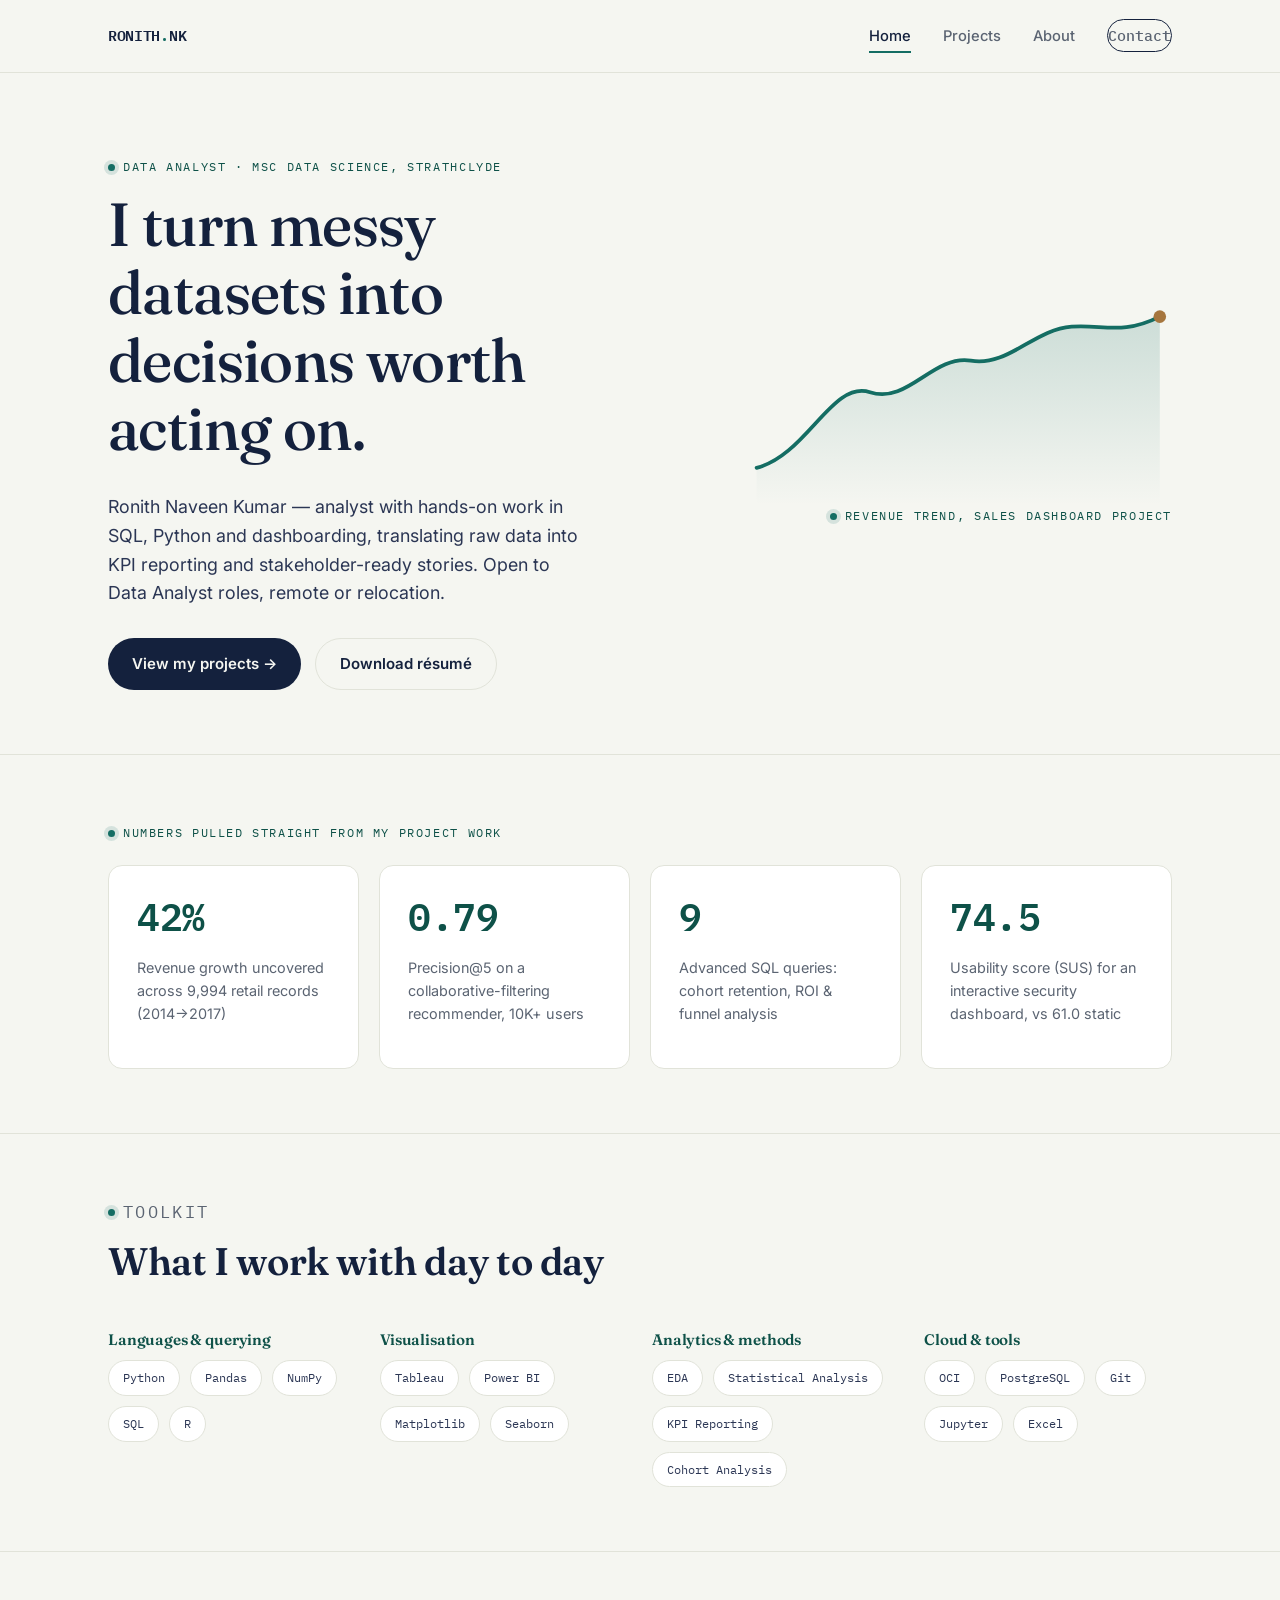
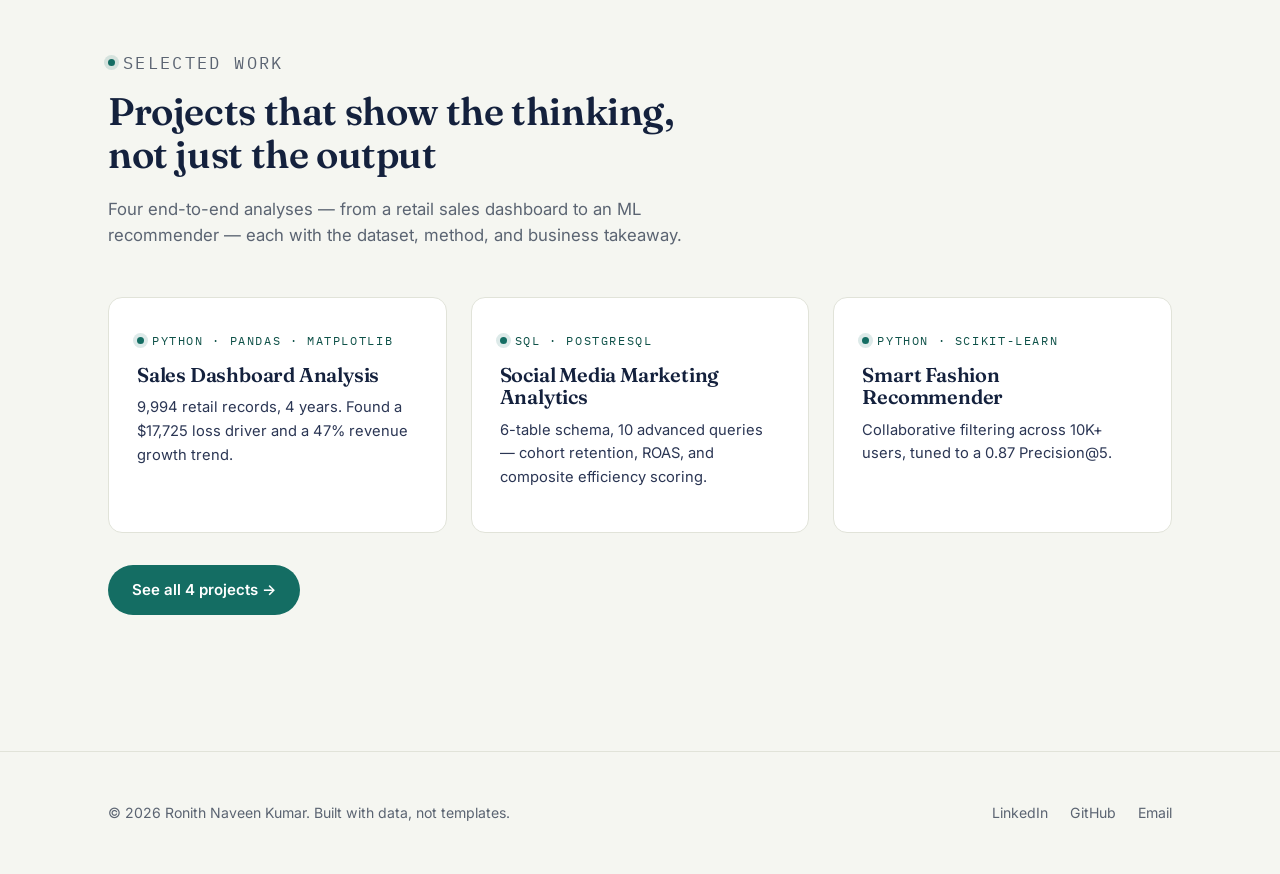
==== index.html @ 1f668e86 "Add files via upload" ====
<!DOCTYPE html>
<html lang="en">
<head>
<meta charset="UTF-8">
<meta name="viewport" content="width=device-width, initial-scale=1.0">
<title>Ronith Naveen Kumar — Data Analyst</title>
<meta name="description" content="Portfolio of Ronith Naveen Kumar, MSc Data Science graduate and Data Analyst — SQL, Python, Tableau & Power BI.">
<link rel="preconnect" href="https://fonts.googleapis.com">
<link href="https://fonts.googleapis.com/css2?family=Fraunces:opsz,wght@9..144,400;9..144,500;9..144,600&family=Inter:wght@400;500;600;700&family=IBM+Plex+Mono:wght@400;500;600&display=swap" rel="stylesheet">
<link rel="stylesheet" href="style.css">
</head>
<body>

<nav class="site-nav">
  <div class="wrap">
    <a href="index.html" class="nav-mark">RONITH<span>.</span>NK</a>
    <ul class="nav-links">
      <li><a href="index.html" class="active">Home</a></li>
      <li><a href="projects.html">Projects</a></li>
      <li><a href="about.html">About</a></li>
      <li><a href="contact.html" class="nav-cta">Contact</a></li>
    </ul>
    <button class="nav-toggle" aria-label="Toggle menu">☰</button>
  </div>
</nav>

<!-- ============ HERO ============ -->
<header class="section-tight" style="padding-top: 80px; position: relative; overflow: hidden;">
  <div class="wrap" style="display: grid; grid-template-columns: 1.15fr 0.85fr; gap: 56px; align-items: center;">
    <div class="reveal">
      <p class="eyebrow">Data Analyst · MSc Data Science, Strathclyde</p>
      <h1>I turn messy<br>datasets into<br>decisions worth<br>acting on.</h1>
      <p style="font-size: 1.12rem; max-width: 480px; margin-top: 20px;">
        Ronith Naveen Kumar — analyst with hands-on work in SQL, Python and dashboarding,
        translating raw data into KPI reporting and stakeholder-ready stories.
        Open to Data Analyst roles, remote or relocation.
      </p>
      <div style="display: flex; gap: 14px; margin-top: 30px; flex-wrap: wrap;">
        <a href="projects.html" class="btn btn-primary">View my projects →</a>
        <a href="Ronith_Naveen_Kumar_Resume.pdf" class="btn btn-outline" download>Download résumé</a>
      </div>
    </div>

    <div class="reveal reveal-delay-2" style="position: relative;">
      <svg class="hero-spark" viewBox="0 0 340 160" width="100%" style="overflow: visible;">
        <defs>
          <linearGradient id="sparkFade" x1="0" y1="0" x2="0" y2="1">
            <stop offset="0%" stop-color="#146D63" stop-opacity="0.18"/>
            <stop offset="100%" stop-color="#146D63" stop-opacity="0"/>
          </linearGradient>
        </defs>
        <path d="M10,130 C50,120 70,60 100,70 C130,80 150,40 180,45 C210,50 230,20 260,18 C285,16 300,25 330,10"
              fill="none" stroke="#146D63" stroke-width="3" stroke-linecap="round"/>
        <path d="M10,130 C50,120 70,60 100,70 C130,80 150,40 180,45 C210,50 230,20 260,18 C285,16 300,25 330,10 L330,160 L10,160 Z"
              fill="url(#sparkFade)" stroke="none"/>
        <circle cx="330" cy="10" r="5" fill="#A6763E"/>
      </svg>
      <p class="eyebrow" style="margin-top: -6px; justify-content: flex-end; display: flex;">Revenue trend, Sales Dashboard project</p>
    </div>
  </div>
</header>

<hr class="divider">

<!-- ============ KPI TICKER ============ -->
<section class="section-tight">
  <div class="wrap">
    <div class="reveal">
      <p class="eyebrow">Numbers pulled straight from my project work</p>
    </div>
    <div style="display: grid; grid-template-columns: repeat(4, 1fr); gap: 20px; margin-top: 8px;">

      <div class="card reveal reveal-delay-1">
        <h2 style="font-family: var(--font-mono); font-size: 2.4rem; color: var(--teal-dark);">
          <span data-count-to="47" data-suffix="%">0%</span>
        </h2>
        <p style="font-size: 0.9rem; color: var(--muted);">Revenue growth uncovered across 9,994 retail records (2014→2017)</p>
      </div>

      <div class="card reveal reveal-delay-2">
        <h2 style="font-family: var(--font-mono); font-size: 2.4rem; color: var(--teal-dark);">
          <span data-count-to="0.87" data-decimals="2">0.00</span>
        </h2>
        <p style="font-size: 0.9rem; color: var(--muted);">Precision@5 on a collaborative-filtering recommender, 10K+ users</p>
      </div>

      <div class="card reveal reveal-delay-3">
        <h2 style="font-family: var(--font-mono); font-size: 2.4rem; color: var(--teal-dark);">
          <span data-count-to="10">0</span>
        </h2>
        <p style="font-size: 0.9rem; color: var(--muted);">Advanced SQL queries: cohort retention, ROI &amp; funnel analysis</p>
      </div>

      <div class="card reveal reveal-delay-4">
        <h2 style="font-family: var(--font-mono); font-size: 2.4rem; color: var(--teal-dark);">
          <span data-count-to="82.5" data-decimals="1">0.0</span>
        </h2>
        <p style="font-size: 0.9rem; color: var(--muted);">Usability score (SUS) for an interactive security dashboard, vs 61.0 static</p>
      </div>

    </div>
  </div>
</section>

<hr class="divider">

<!-- ============ SKILLS STRIP ============ -->
<section class="section-tight">
  <div class="wrap">
    <div class="section-head reveal">
      <p class="eyebrow">Toolkit</p>
      <h2>What I work with day to day</h2>
    </div>
    <div class="reveal" style="display: grid; grid-template-columns: repeat(4, 1fr); gap: 24px;">
      <div>
        <h3 style="font-size: 0.95rem; color: var(--teal-dark); margin-bottom: 12px;">Languages &amp; querying</h3>
        <div class="chip-row">
          <span class="chip">Python</span><span class="chip">Pandas</span><span class="chip">NumPy</span>
          <span class="chip">SQL</span><span class="chip">R</span>
        </div>
      </div>
      <div>
        <h3 style="font-size: 0.95rem; color: var(--teal-dark); margin-bottom: 12px;">Visualisation</h3>
        <div class="chip-row">
          <span class="chip">Tableau</span><span class="chip">Power BI</span>
          <span class="chip">Matplotlib</span><span class="chip">Seaborn</span>
        </div>
      </div>
      <div>
        <h3 style="font-size: 0.95rem; color: var(--teal-dark); margin-bottom: 12px;">Analytics &amp; methods</h3>
        <div class="chip-row">
          <span class="chip">EDA</span><span class="chip">Statistical Analysis</span>
          <span class="chip">KPI Reporting</span><span class="chip">Cohort Analysis</span>
        </div>
      </div>
      <div>
        <h3 style="font-size: 0.95rem; color: var(--teal-dark); margin-bottom: 12px;">Cloud &amp; tools</h3>
        <div class="chip-row">
          <span class="chip">OCI</span><span class="chip">PostgreSQL</span>
          <span class="chip">Git</span><span class="chip">Jupyter</span><span class="chip">Excel</span>
        </div>
      </div>
    </div>
  </div>
</section>

<hr class="divider">

<!-- ============ FEATURED PROJECTS ============ -->
<section>
  <div class="wrap">
    <div class="section-head reveal">
      <p class="eyebrow">Selected work</p>
      <h2>Projects that show the thinking, not just the output</h2>
      <p>Four end-to-end analyses — from a retail sales dashboard to an ML recommender — each with the dataset, method, and business takeaway.</p>
    </div>

    <div style="display: grid; grid-template-columns: repeat(3, 1fr); gap: 24px;">

      <a href="projects.html#sales-dashboard" class="card reveal reveal-delay-1" style="display: block;">
        <p class="eyebrow">Python · Pandas · Matplotlib</p>
        <h3>Sales Dashboard Analysis</h3>
        <p style="font-size: 0.92rem;">9,994 retail records, 4 years. Found a $17,725 loss driver and a 47% revenue growth trend.</p>
      </a>

      <a href="projects.html#sql-analytics" class="card reveal reveal-delay-2" style="display: block;">
        <p class="eyebrow">SQL · PostgreSQL</p>
        <h3>Social Media Marketing Analytics</h3>
        <p style="font-size: 0.92rem;">6-table schema, 10 advanced queries — cohort retention, ROAS, and composite efficiency scoring.</p>
      </a>

      <a href="projects.html#fashion-recommender" class="card reveal reveal-delay-3" style="display: block;">
        <p class="eyebrow">Python · Scikit-learn</p>
        <h3>Smart Fashion Recommender</h3>
        <p style="font-size: 0.92rem;">Collaborative filtering across 10K+ users, tuned to a 0.87 Precision@5.</p>
      </a>

    </div>

    <div class="reveal" style="margin-top: 32px;">
      <a href="projects.html" class="btn btn-teal">See all 4 projects →</a>
    </div>
  </div>
</section>

<footer>
  <div class="wrap">
    <p>© 2026 Ronith Naveen Kumar. Built with data, not templates.</p>
    <ul class="footer-links">
      <li><a href="https://www.linkedin.com/in/ronithn/" target="_blank" rel="noopener">LinkedIn</a></li>
      <li><a href="https://github.com/Ronith13" target="_blank" rel="noopener">GitHub</a></li>
      <li><a href="mailto:ronith2001@gmail.com">Email</a></li>
    </ul>
  </div>
</footer>

<script src="script.js"></script>
</body>
</html>
---- style.css ----
/* ===================================================================
   Ronith Naveen Kumar — Data Analyst Portfolio
   Design tokens
=================================================================== */
:root {
  /* Color */
  --bg:        #F5F6F1;
  --bg-alt:    #ECEEE6;
  --surface:   #FFFFFF;
  --ink:       #14213D;
  --ink-soft:  #2B3654;
  --muted:     #5B6472;
  --border:    #E1E3D9;
  --teal:      #146D63;
  --teal-dark: #0E5148;
  --teal-glow: rgba(20, 109, 99, 0.14);
  --ochre:     #A6763E;
  --ochre-glow:rgba(166, 118, 62, 0.14);

  /* Type */
  --font-display: 'Fraunces', 'Iowan Old Style', Georgia, serif;
  --font-body: 'Inter', -apple-system, BlinkMacSystemFont, 'Segoe UI', sans-serif;
  --font-mono: 'IBM Plex Mono', 'SF Mono', Menlo, monospace;

  /* Layout */
  --max-w: 1120px;
  --radius: 14px;
}

* { box-sizing: border-box; }
html { scroll-behavior: smooth; }

@media (prefers-reduced-motion: reduce) {
  html { scroll-behavior: auto; }
  * { animation-duration: 0.01ms !important; animation-iteration-count: 1 !important; transition-duration: 0.01ms !important; }
}

body {
  margin: 0;
  background: var(--bg);
  color: var(--ink);
  font-family: var(--font-body);
  font-size: 16px;
  line-height: 1.6;
  -webkit-font-smoothing: antialiased;
}

img { max-width: 100%; display: block; }

a { color: inherit; text-decoration: none; }

h1, h2, h3, h4 {
  font-family: var(--font-display);
  font-weight: 600;
  line-height: 1.12;
  margin: 0 0 0.5em;
  letter-spacing: -0.01em;
}

h1 { font-size: clamp(2.4rem, 5vw, 3.8rem); font-weight: 500; }
h2 { font-size: clamp(1.7rem, 3vw, 2.4rem); }
h3 { font-size: 1.25rem; }

p { margin: 0 0 1em; color: var(--ink-soft); }

.eyebrow {
  font-family: var(--font-mono);
  font-size: 0.72rem;
  letter-spacing: 0.14em;
  text-transform: uppercase;
  color: var(--teal-dark);
  display: inline-flex;
  align-items: center;
  gap: 8px;
  margin-bottom: 14px;
}
.eyebrow::before {
  content: '';
  width: 7px;
  height: 7px;
  border-radius: 50%;
  background: var(--teal);
  box-shadow: 0 0 0 4px var(--teal-glow);
}

.wrap {
  max-width: var(--max-w);
  margin: 0 auto;
  padding: 0 28px;
}

/* ---------------- Nav ---------------- */
.site-nav {
  position: sticky;
  top: 0;
  z-index: 50;
  background: rgba(245, 246, 241, 0.86);
  backdrop-filter: blur(10px);
  border-bottom: 1px solid var(--border);
}
.site-nav .wrap {
  display: flex;
  align-items: center;
  justify-content: space-between;
  height: 72px;
}
.nav-mark {
  font-family: var(--font-mono);
  font-size: 0.95rem;
  font-weight: 600;
  color: var(--ink);
  letter-spacing: -0.02em;
}
.nav-mark span { color: var(--teal); }

.nav-links {
  display: flex;
  align-items: center;
  gap: 32px;
  list-style: none;
  margin: 0;
  padding: 0;
}
.nav-links a {
  position: relative;
  font-size: 0.92rem;
  font-weight: 500;
  color: var(--muted);
  padding: 6px 0;
  transition: color 0.2s ease;
}
.nav-links a::after {
  content: '';
  position: absolute;
  left: 0; bottom: -2px;
  width: 0%;
  height: 2px;
  background: var(--teal);
  transition: width 0.25s ease;
}
.nav-links a:hover { color: var(--ink); }
.nav-links a:hover::after { width: 100%; }
.nav-links a.active { color: var(--ink); }
.nav-links a.active::after { width: 100%; }

.nav-cta {
  font-family: var(--font-mono);
  font-size: 0.8rem;
  padding: 9px 16px;
  border: 1px solid var(--ink);
  border-radius: 100px;
  transition: background 0.2s ease, color 0.2s ease;
}
.nav-cta:hover { background: var(--ink); color: var(--bg); }

.nav-toggle { display: none; }

@media (max-width: 780px) {
  .nav-links { display: none; }
  .nav-toggle {
    display: inline-flex;
    background: none; border: 1px solid var(--border);
    border-radius: 8px; padding: 8px 10px; cursor: pointer;
  }
  .nav-links.open {
    display: flex;
    flex-direction: column;
    position: absolute;
    top: 72px; left: 0; right: 0;
    background: var(--bg);
    border-bottom: 1px solid var(--border);
    padding: 18px 28px 24px;
    gap: 18px;
  }
}

/* ---------------- Buttons ---------------- */
.btn {
  display: inline-flex;
  align-items: center;
  gap: 8px;
  font-family: var(--font-body);
  font-weight: 600;
  font-size: 0.94rem;
  padding: 13px 24px;
  border-radius: 100px;
  transition: transform 0.2s ease, box-shadow 0.2s ease, background 0.2s ease;
  cursor: pointer;
  border: none;
}
.btn-primary { background: var(--ink); color: var(--bg); }
.btn-primary:hover { transform: translateY(-2px); box-shadow: 0 10px 24px rgba(20,33,61,0.22); }
.btn-outline { background: transparent; color: var(--ink); border: 1.5px solid var(--border); }
.btn-outline:hover { border-color: var(--ink); transform: translateY(-2px); }
.btn-teal { background: var(--teal); color: #fff; }
.btn-teal:hover { background: var(--teal-dark); transform: translateY(-2px); box-shadow: 0 10px 24px var(--teal-glow); }

/* ---------------- Reveal animation ---------------- */
.reveal {
  opacity: 0;
  transform: translateY(22px);
  transition: opacity 0.7s cubic-bezier(.2,.7,.2,1), transform 0.7s cubic-bezier(.2,.7,.2,1);
}
.reveal.in-view { opacity: 1; transform: translateY(0); }
.reveal-delay-1 { transition-delay: 0.08s; }
.reveal-delay-2 { transition-delay: 0.16s; }
.reveal-delay-3 { transition-delay: 0.24s; }
.reveal-delay-4 { transition-delay: 0.32s; }

/* ---------------- Sections ---------------- */
section { padding: 96px 0; }
.section-tight { padding: 64px 0; }
.section-head { max-width: 620px; margin-bottom: 48px; }
.section-head p { color: var(--muted); font-size: 1.05rem; }

.divider {
  border: none;
  height: 1px;
  background: var(--border);
  margin: 0;
}

/* ---------------- Cards ---------------- */
.card {
  background: var(--surface);
  border: 1px solid var(--border);
  border-radius: var(--radius);
  padding: 28px;
  transition: transform 0.28s ease, box-shadow 0.28s ease, border-color 0.28s ease;
}
.card:hover {
  transform: translateY(-4px);
  box-shadow: 0 20px 40px rgba(20, 33, 61, 0.08);
  border-color: #d3d6ca;
}

/* ---------------- Footer ---------------- */
footer {
  border-top: 1px solid var(--border);
  padding: 48px 0;
  margin-top: 40px;
}
footer .wrap {
  display: flex;
  justify-content: space-between;
  align-items: center;
  flex-wrap: wrap;
  gap: 16px;
}
footer p { margin: 0; color: var(--muted); font-size: 0.88rem; }
.footer-links { display: flex; gap: 22px; list-style: none; padding: 0; margin: 0; }
.footer-links a { color: var(--muted); font-size: 0.88rem; transition: color 0.2s ease; }
.footer-links a:hover { color: var(--teal-dark); }

/* ---------------- Page hero (sub-pages) ---------------- */
.page-hero {
  padding: 64px 0 40px;
  border-bottom: 1px solid var(--border);
}
.page-hero .eyebrow { margin-bottom: 18px; }
.page-hero p { max-width: 600px; font-size: 1.08rem; }

/* ---------------- Chips ---------------- */
.chip-row { display: flex; flex-wrap: wrap; gap: 10px; }
.chip {
  font-family: var(--font-mono);
  font-size: 0.78rem;
  padding: 7px 14px;
  border-radius: 100px;
  border: 1px solid var(--border);
  background: var(--surface);
  color: var(--ink-soft);
}

/* ---------------- Responsive ---------------- */
/* Inline grid-template-columns are collapsed via attribute selectors so this
   works regardless of which element/class the grid lives on. */
@media (max-width: 900px) {
  [style*="grid-template-columns: 1.15fr"],
  [style*="grid-template-columns: 1fr 1fr"] {
    grid-template-columns: 1fr !important;
  }
  [style*="repeat(4, 1fr)"] {
    grid-template-columns: repeat(2, 1fr) !important;
  }
  [style*="repeat(3, 1fr)"] {
    grid-template-columns: 1fr !important;
  }
  [style*="repeat(2, 1fr)"] {
    grid-template-columns: 1fr !important;
  }
  h1 { font-size: clamp(2rem, 8vw, 2.8rem) !important; }
}

@media (max-width: 560px) {
  [style*="repeat(4, 1fr)"] {
    grid-template-columns: 1fr !important;
  }
  section, .section-tight { padding-top: 56px !important; padding-bottom: 56px !important; }
}
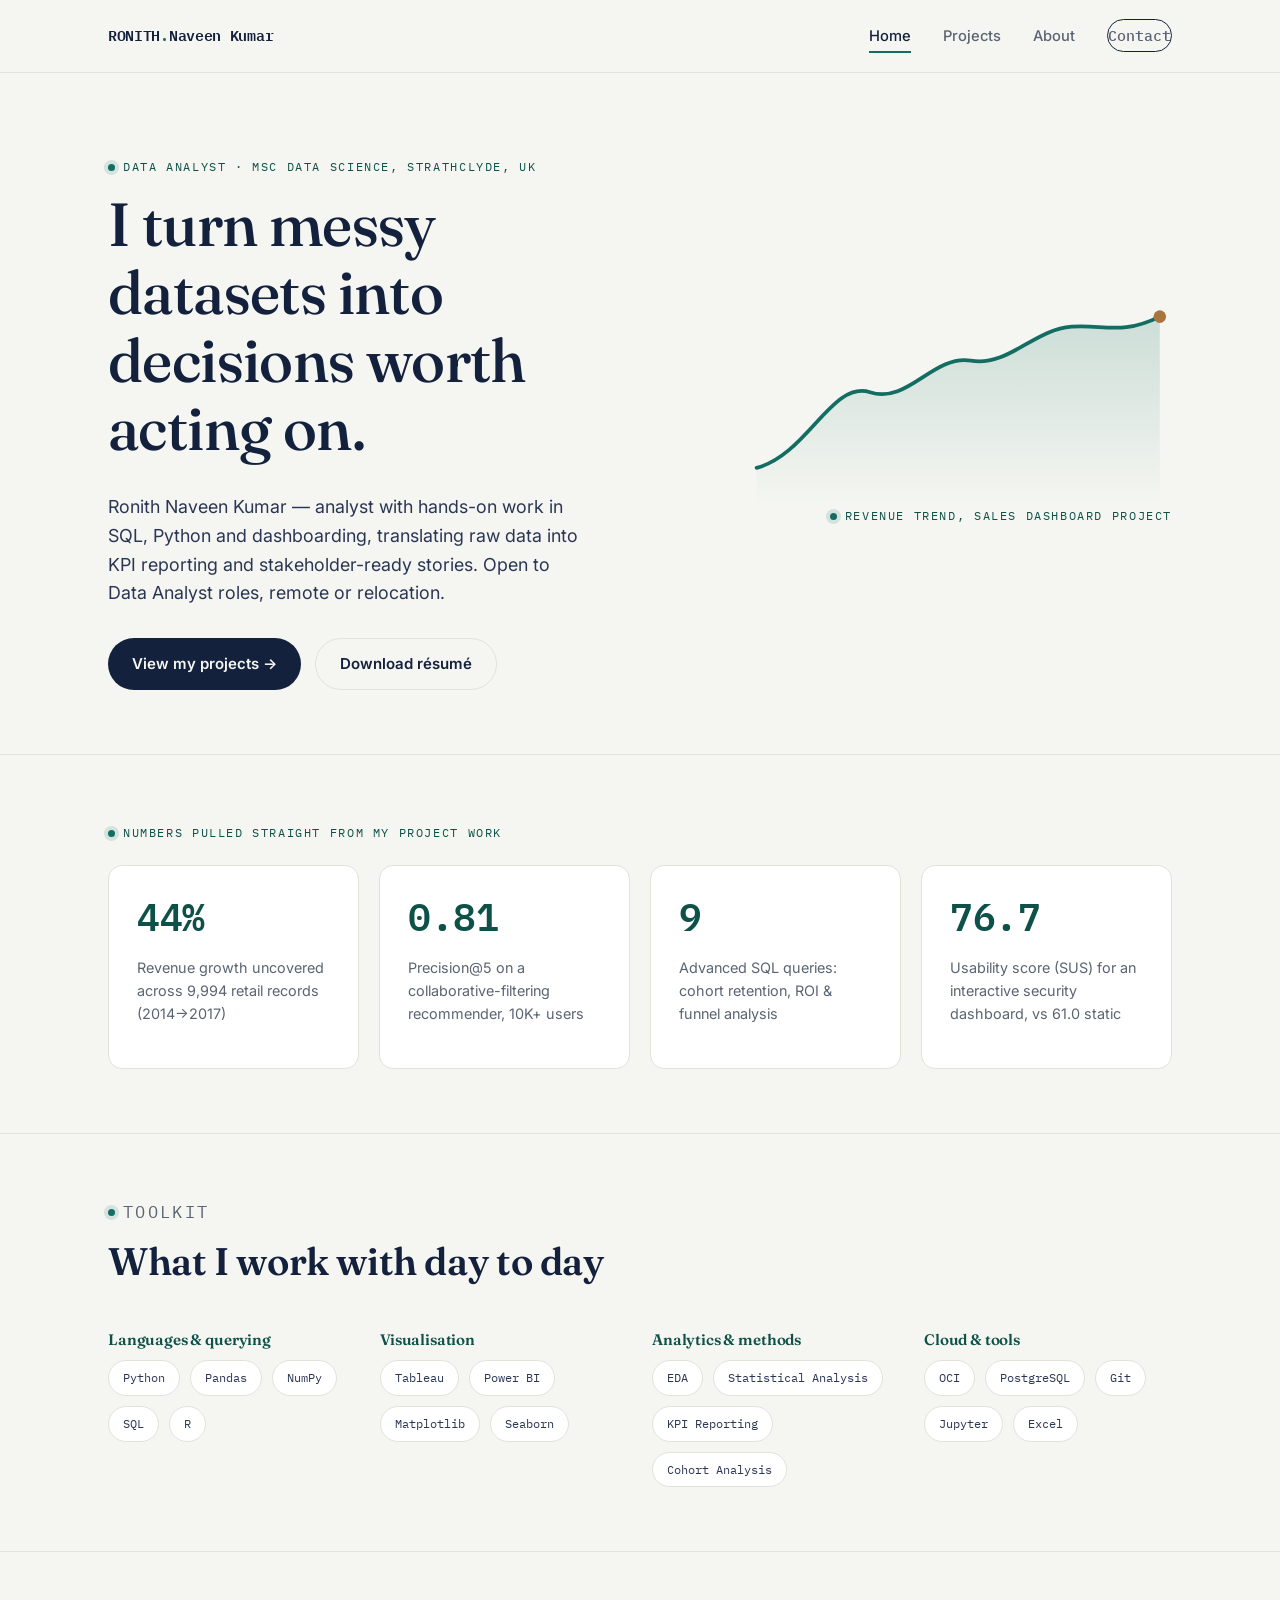
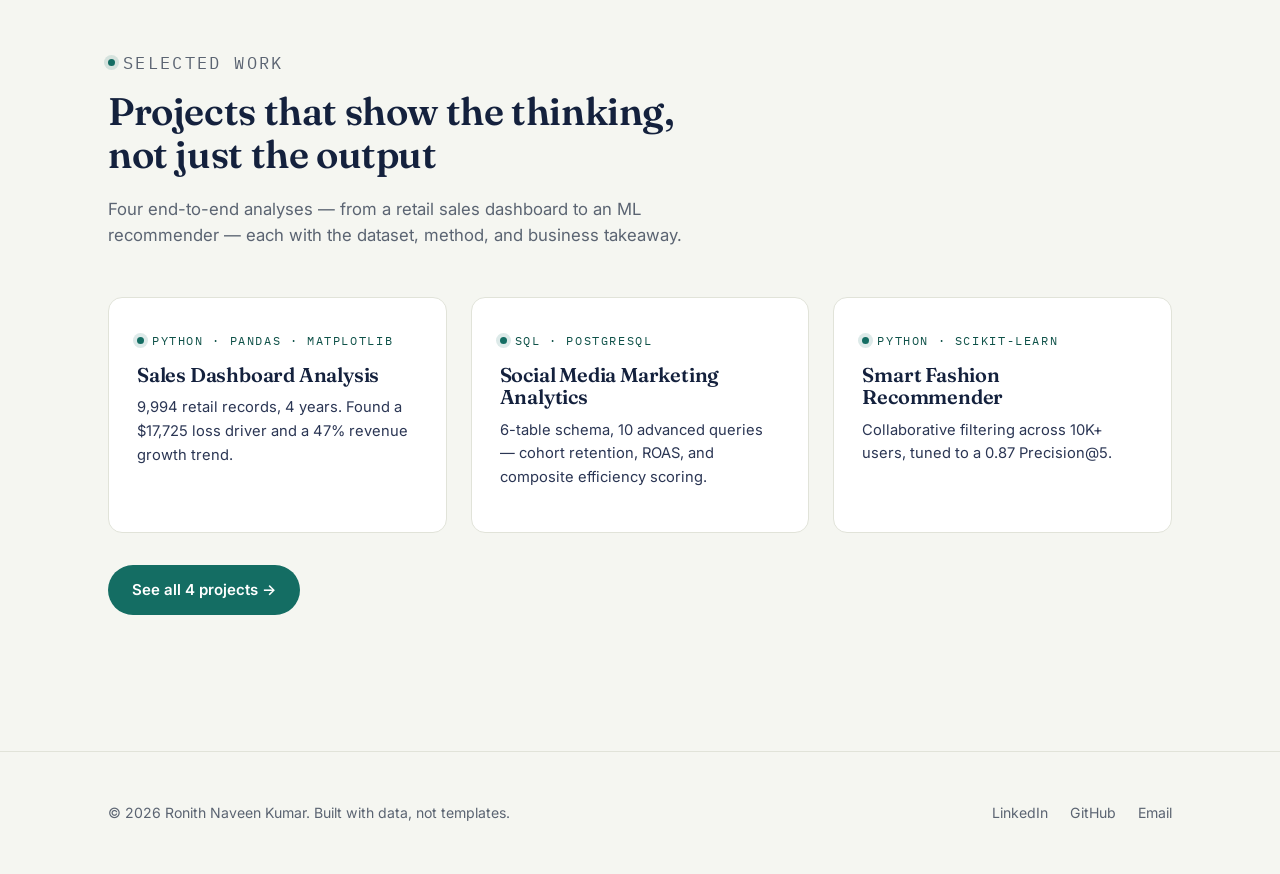
==== commit 34c0ae0f: "Update navigation and header information in index.html Updated the navigation link and added locatio" ====
--- a/index.html
+++ b/index.html
@@ -13,7 +13,7 @@
 
 <nav class="site-nav">
   <div class="wrap">
-    <a href="index.html" class="nav-mark">RONITH<span>.</span>NK</a>
+    <a href="index.html" class="nav-mark">RONITH<span>.</span>Naveen Kumar</a>
     <ul class="nav-links">
       <li><a href="index.html" class="active">Home</a></li>
       <li><a href="projects.html">Projects</a></li>
@@ -28,7 +28,7 @@
 <header class="section-tight" style="padding-top: 80px; position: relative; overflow: hidden;">
   <div class="wrap" style="display: grid; grid-template-columns: 1.15fr 0.85fr; gap: 56px; align-items: center;">
     <div class="reveal">
-      <p class="eyebrow">Data Analyst · MSc Data Science, Strathclyde</p>
+      <p class="eyebrow">Data Analyst · MSc Data Science, Strathclyde, UK</p>
       <h1>I turn messy<br>datasets into<br>decisions worth<br>acting on.</h1>
       <p style="font-size: 1.12rem; max-width: 480px; margin-top: 20px;">
         Ronith Naveen Kumar — analyst with hands-on work in SQL, Python and dashboarding,
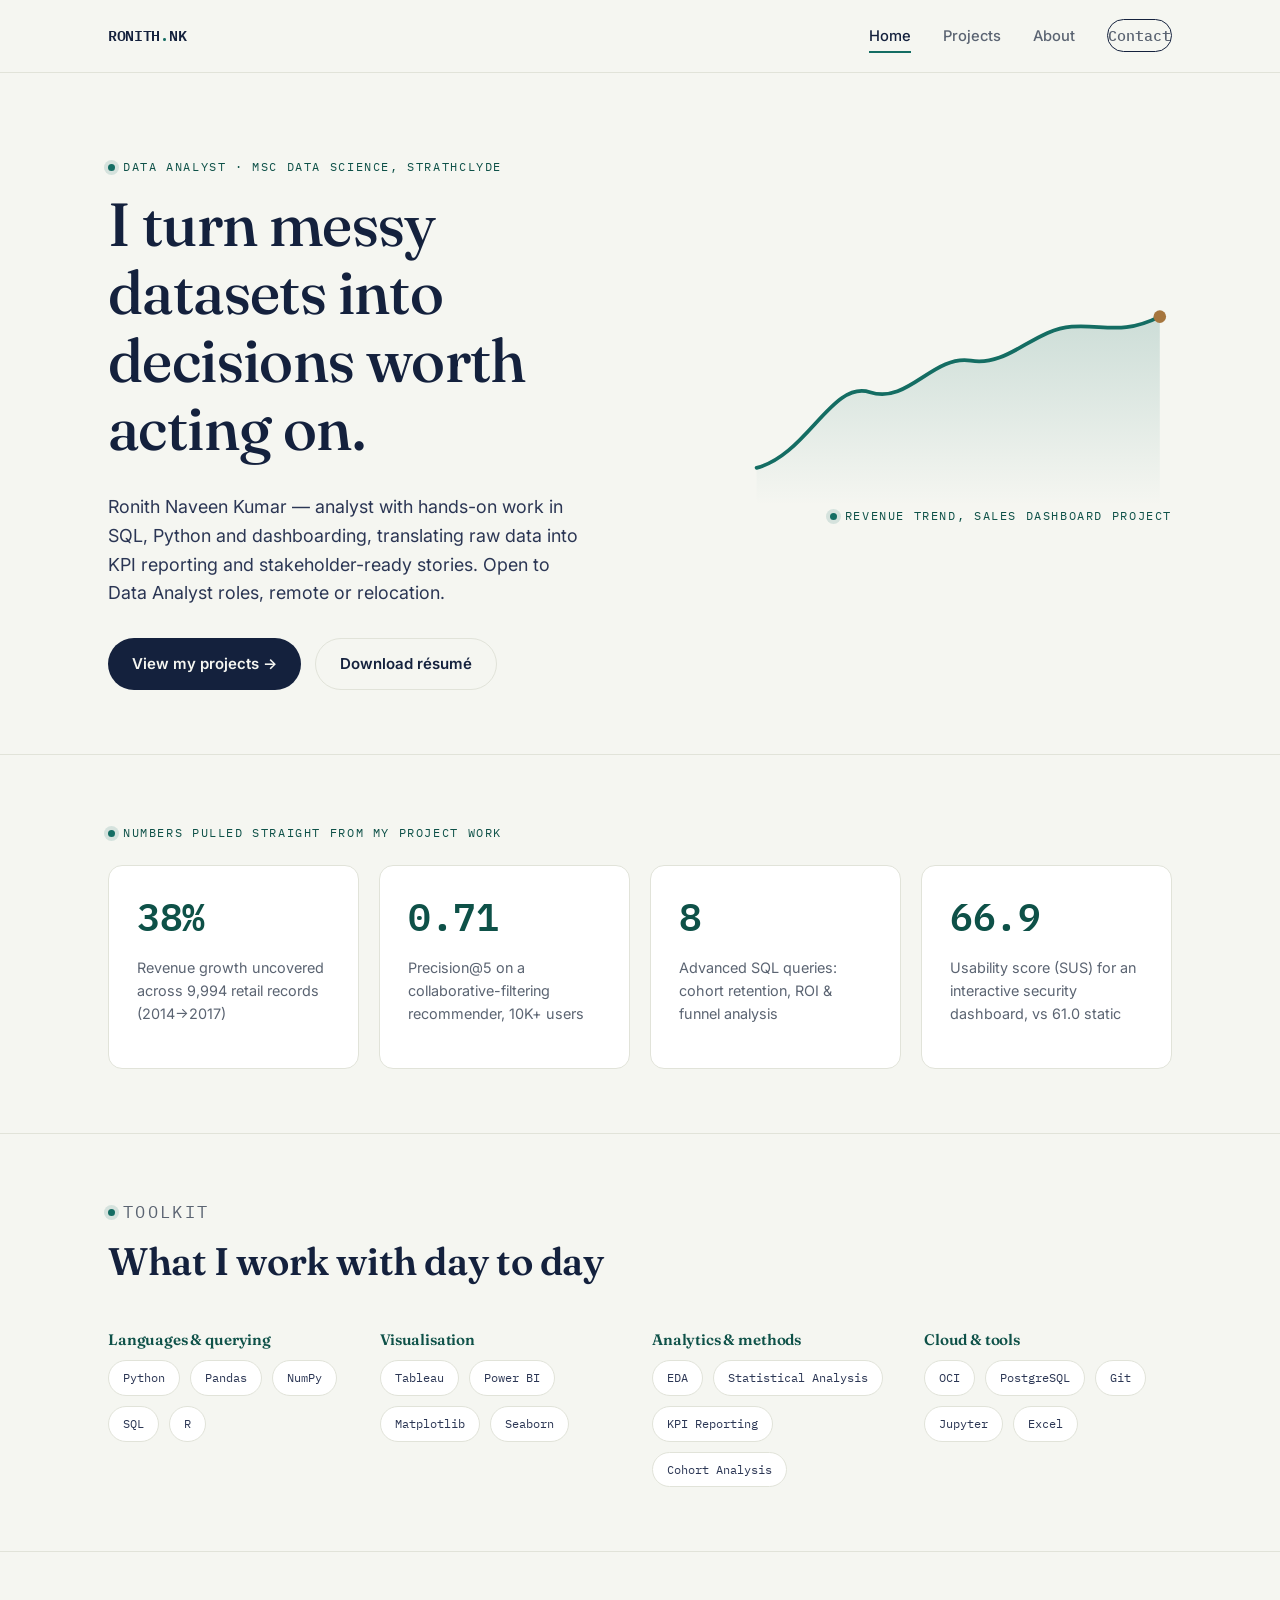
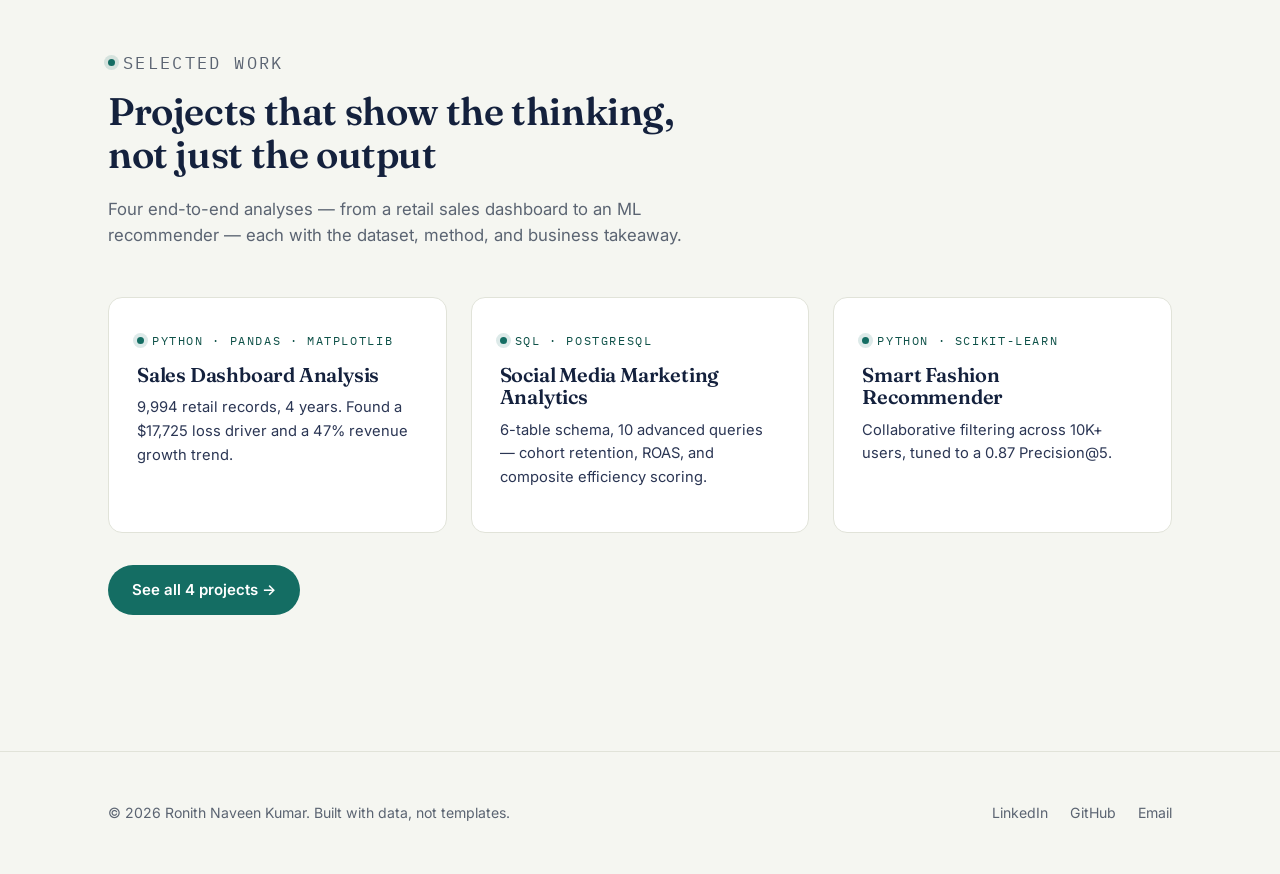
==== commit 4c57acad: "Update index.html" ====
--- a/index.html
+++ b/index.html
@@ -13,7 +13,7 @@
 
 <nav class="site-nav">
   <div class="wrap">
-    <a href="index.html" class="nav-mark">RONITH<span>.</span>Naveen Kumar</a>
+    <a href="index.html" class="nav-mark">RONITH<span>.</span>NK</a>
     <ul class="nav-links">
       <li><a href="index.html" class="active">Home</a></li>
       <li><a href="projects.html">Projects</a></li>
@@ -28,7 +28,7 @@
 <header class="section-tight" style="padding-top: 80px; position: relative; overflow: hidden;">
   <div class="wrap" style="display: grid; grid-template-columns: 1.15fr 0.85fr; gap: 56px; align-items: center;">
     <div class="reveal">
-      <p class="eyebrow">Data Analyst · MSc Data Science, Strathclyde, UK</p>
+      <p class="eyebrow">Data Analyst · MSc Data Science, Strathclyde</p>
       <h1>I turn messy<br>datasets into<br>decisions worth<br>acting on.</h1>
       <p style="font-size: 1.12rem; max-width: 480px; margin-top: 20px;">
         Ronith Naveen Kumar — analyst with hands-on work in SQL, Python and dashboarding,
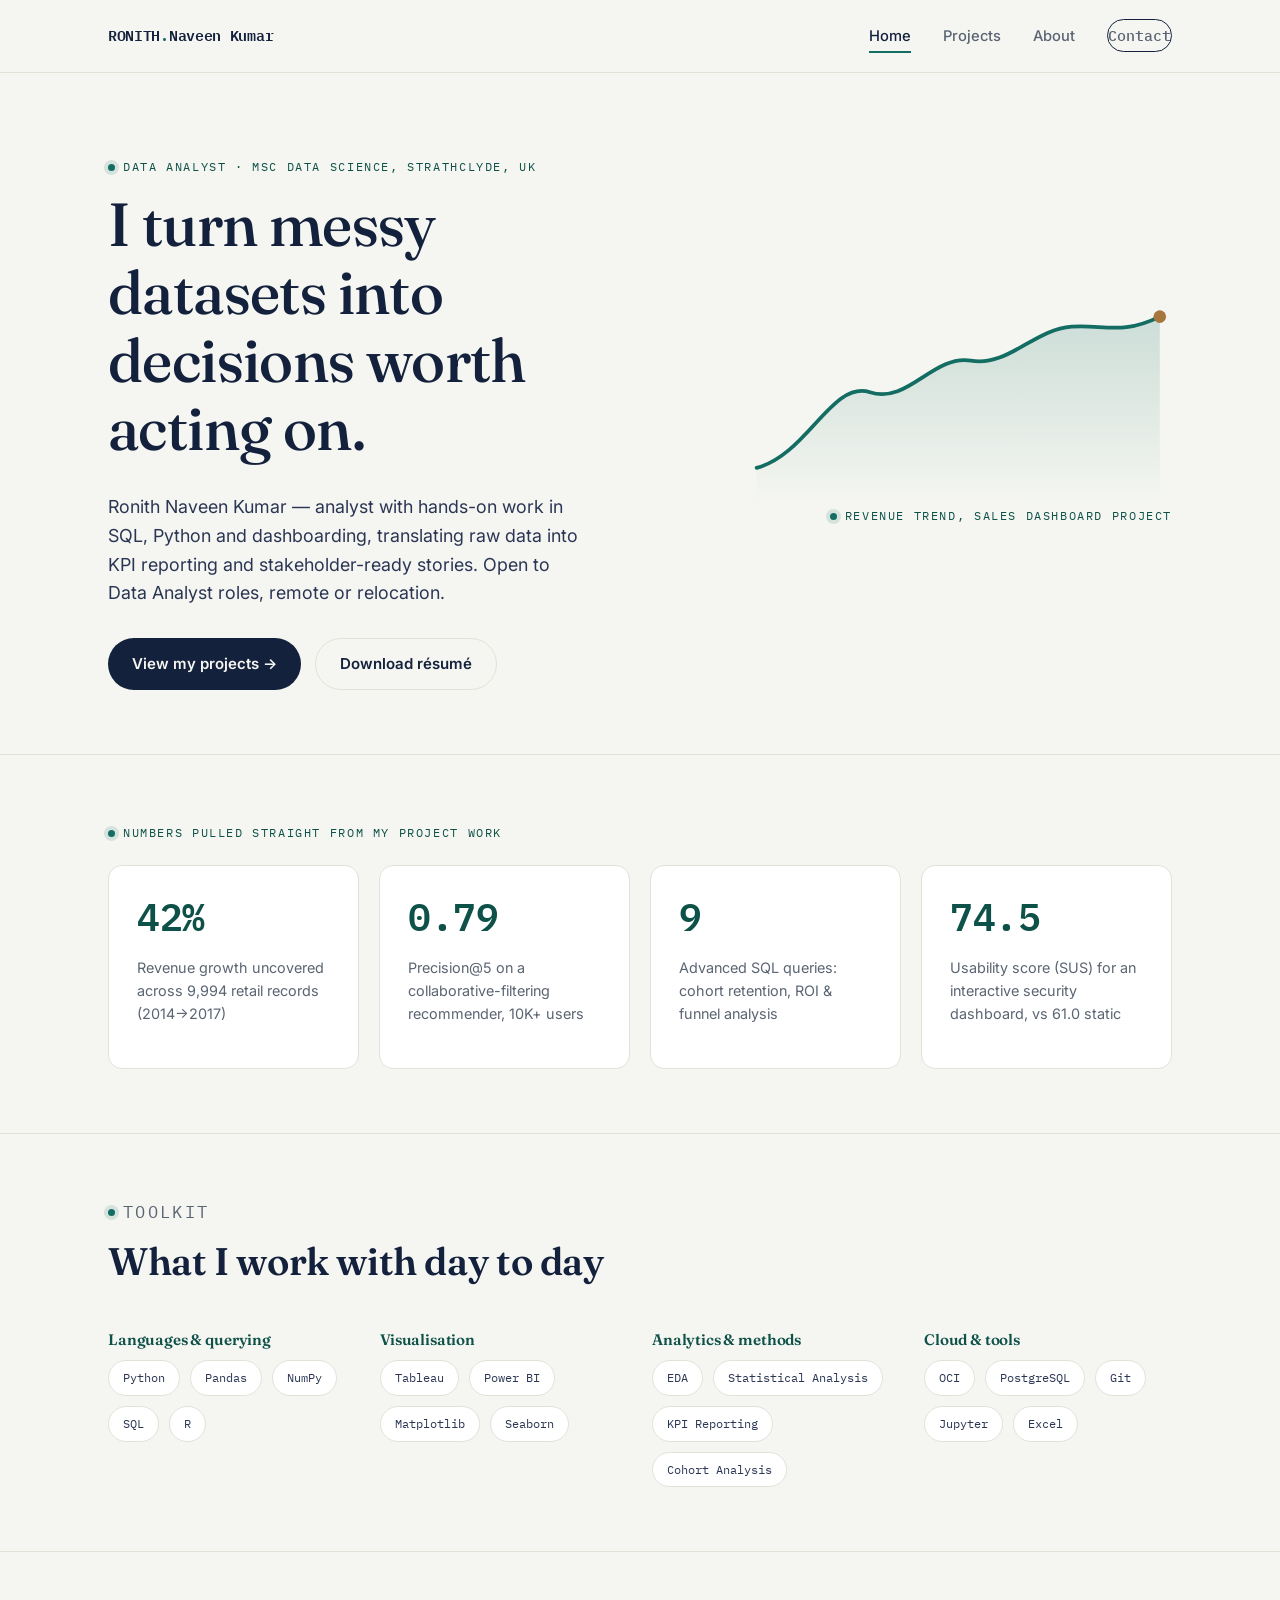
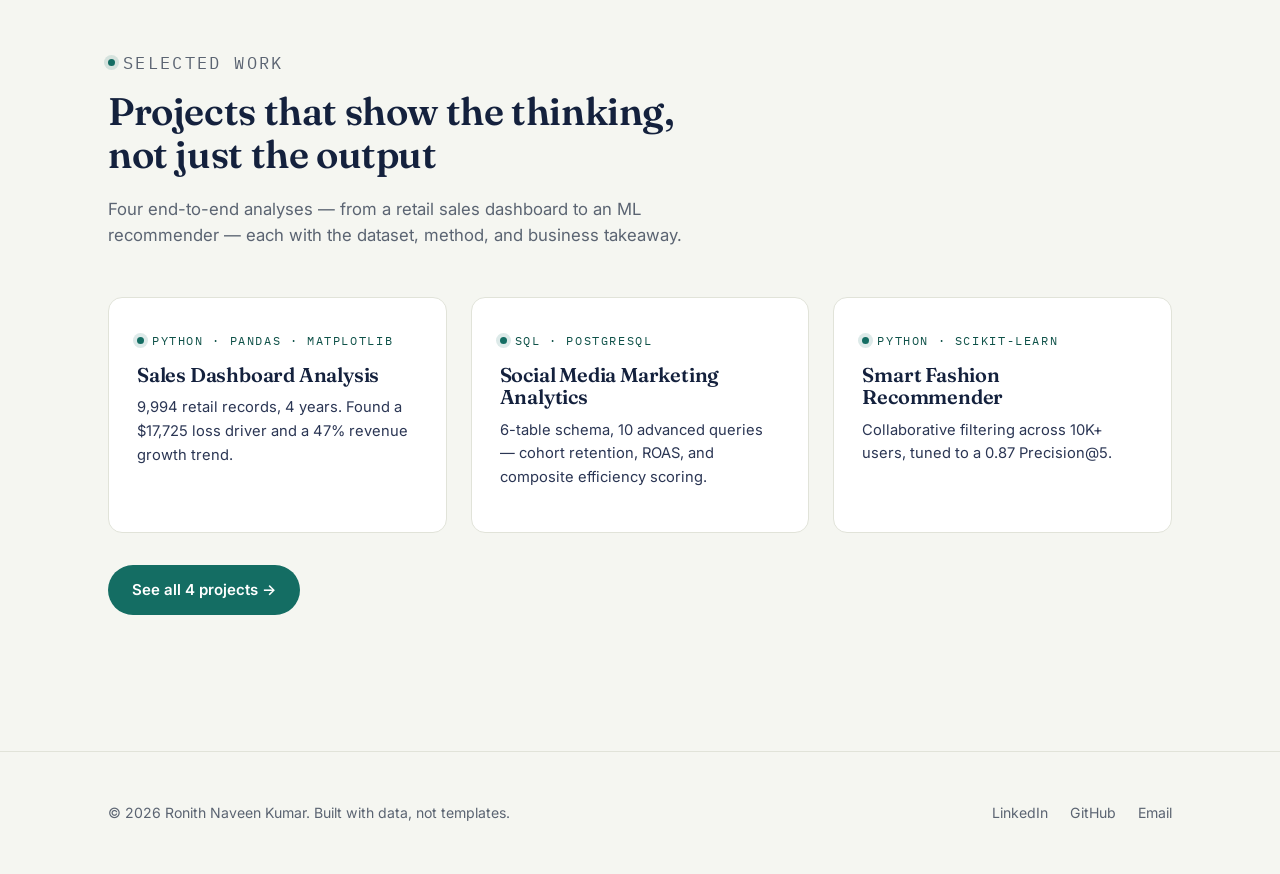
==== commit 6749b084: "Add files via upload" ====
--- a/index.html
+++ b/index.html
@@ -13,7 +13,7 @@
 
 <nav class="site-nav">
   <div class="wrap">
-    <a href="index.html" class="nav-mark">RONITH<span>.</span>NK</a>
+    <a href="index.html" class="nav-mark">RONITH<span>.</span>Naveen Kumar</a>
     <ul class="nav-links">
       <li><a href="index.html" class="active">Home</a></li>
       <li><a href="projects.html">Projects</a></li>
@@ -28,7 +28,7 @@
 <header class="section-tight" style="padding-top: 80px; position: relative; overflow: hidden;">
   <div class="wrap" style="display: grid; grid-template-columns: 1.15fr 0.85fr; gap: 56px; align-items: center;">
     <div class="reveal">
-      <p class="eyebrow">Data Analyst · MSc Data Science, Strathclyde</p>
+      <p class="eyebrow">Data Analyst · MSc Data Science, Strathclyde, UK</p>
       <h1>I turn messy<br>datasets into<br>decisions worth<br>acting on.</h1>
       <p style="font-size: 1.12rem; max-width: 480px; margin-top: 20px;">
         Ronith Naveen Kumar — analyst with hands-on work in SQL, Python and dashboarding,
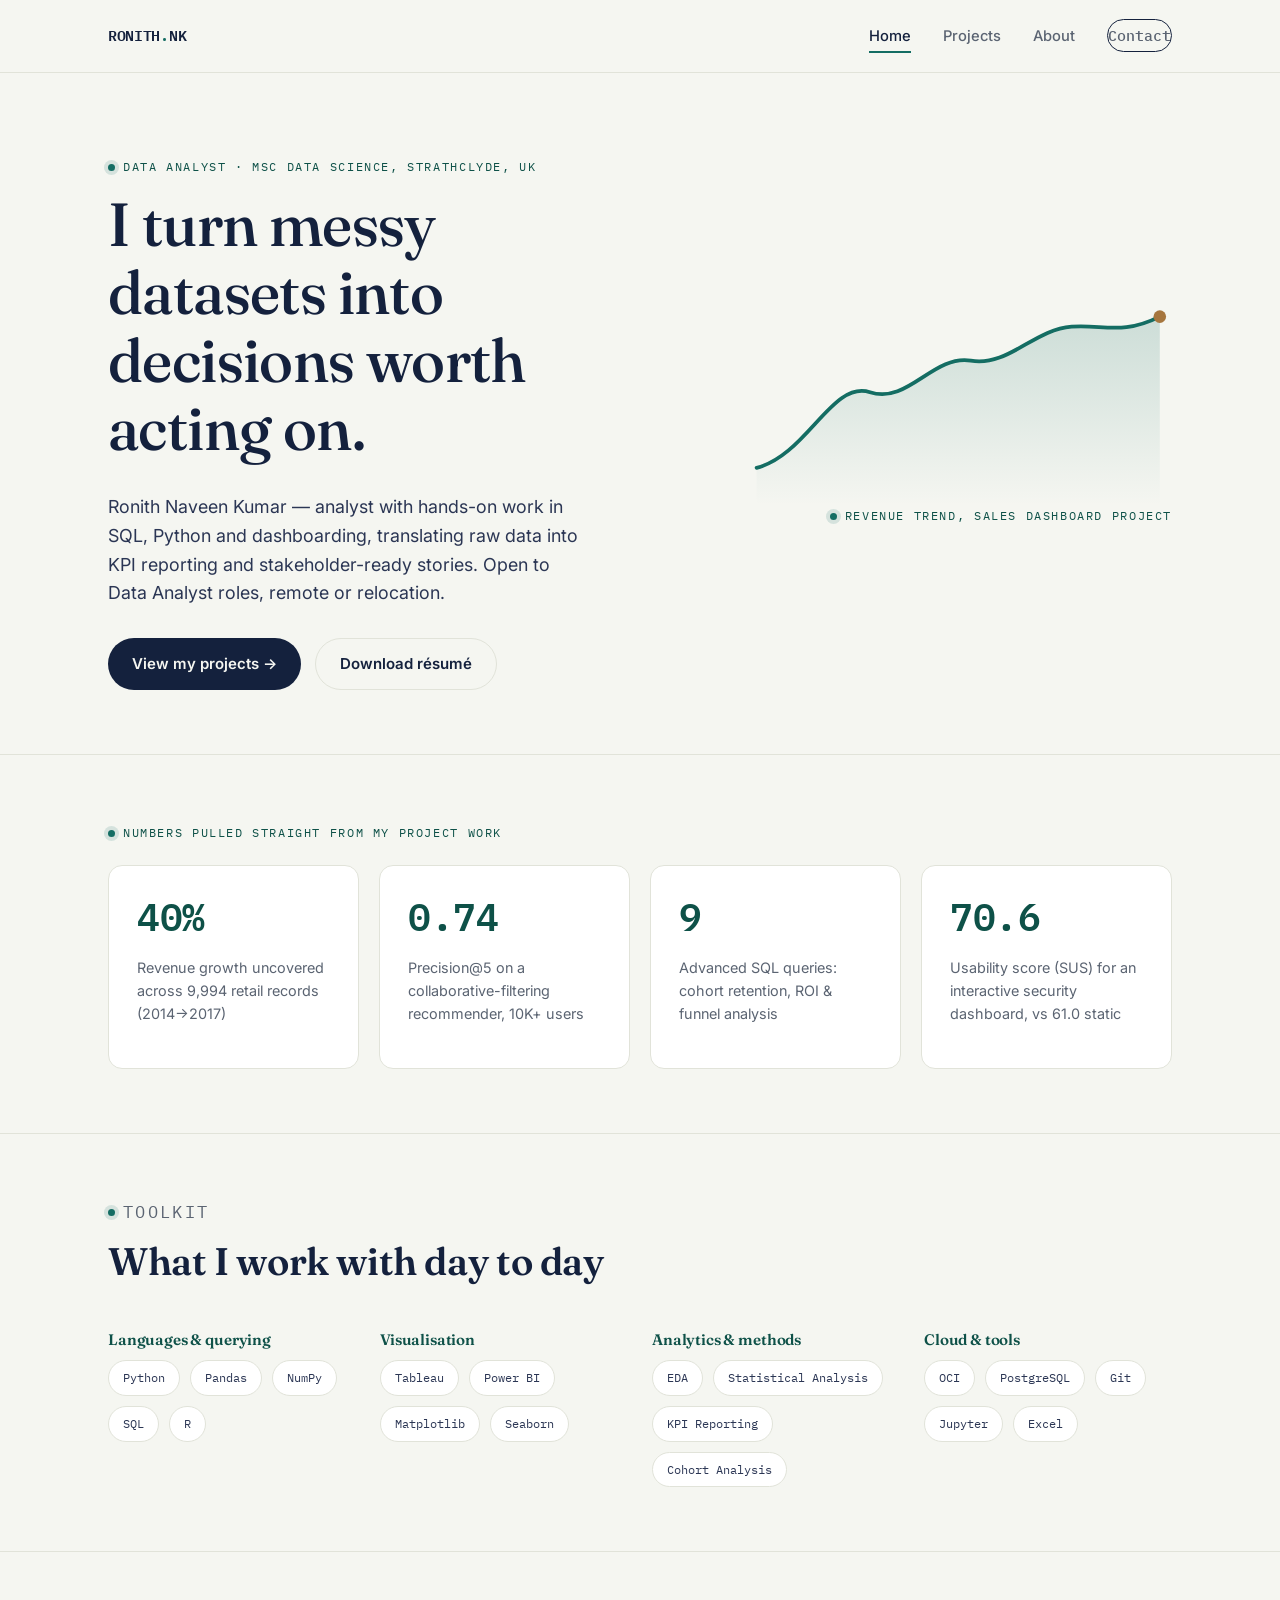
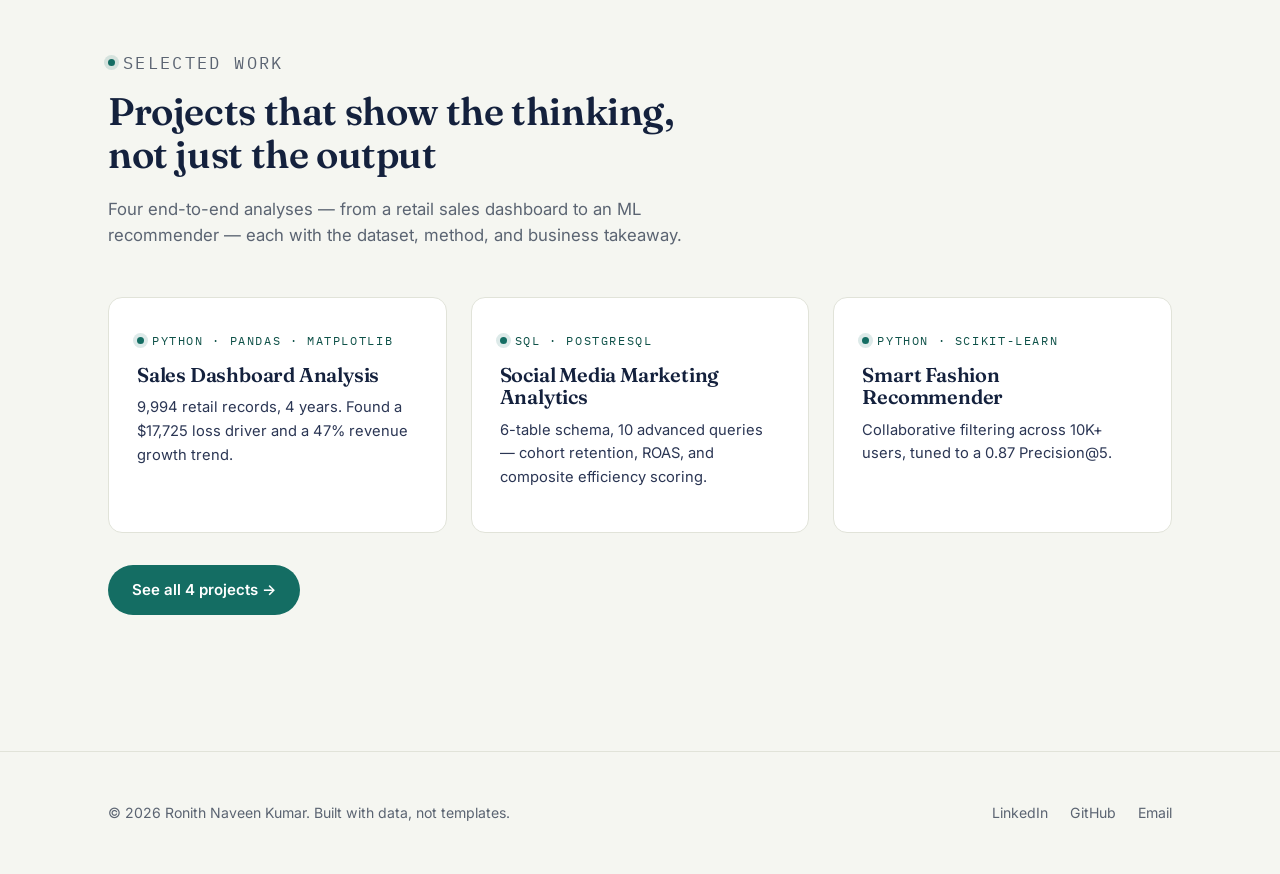
==== commit 2671dcfa: "Update index.html" ====
--- a/index.html
+++ b/index.html
@@ -13,7 +13,7 @@
 
 <nav class="site-nav">
   <div class="wrap">
-    <a href="index.html" class="nav-mark">RONITH<span>.</span>Naveen Kumar</a>
+    <a href="index.html" class="nav-mark">RONITH<span>.</span>NK</a>
     <ul class="nav-links">
       <li><a href="index.html" class="active">Home</a></li>
       <li><a href="projects.html">Projects</a></li>
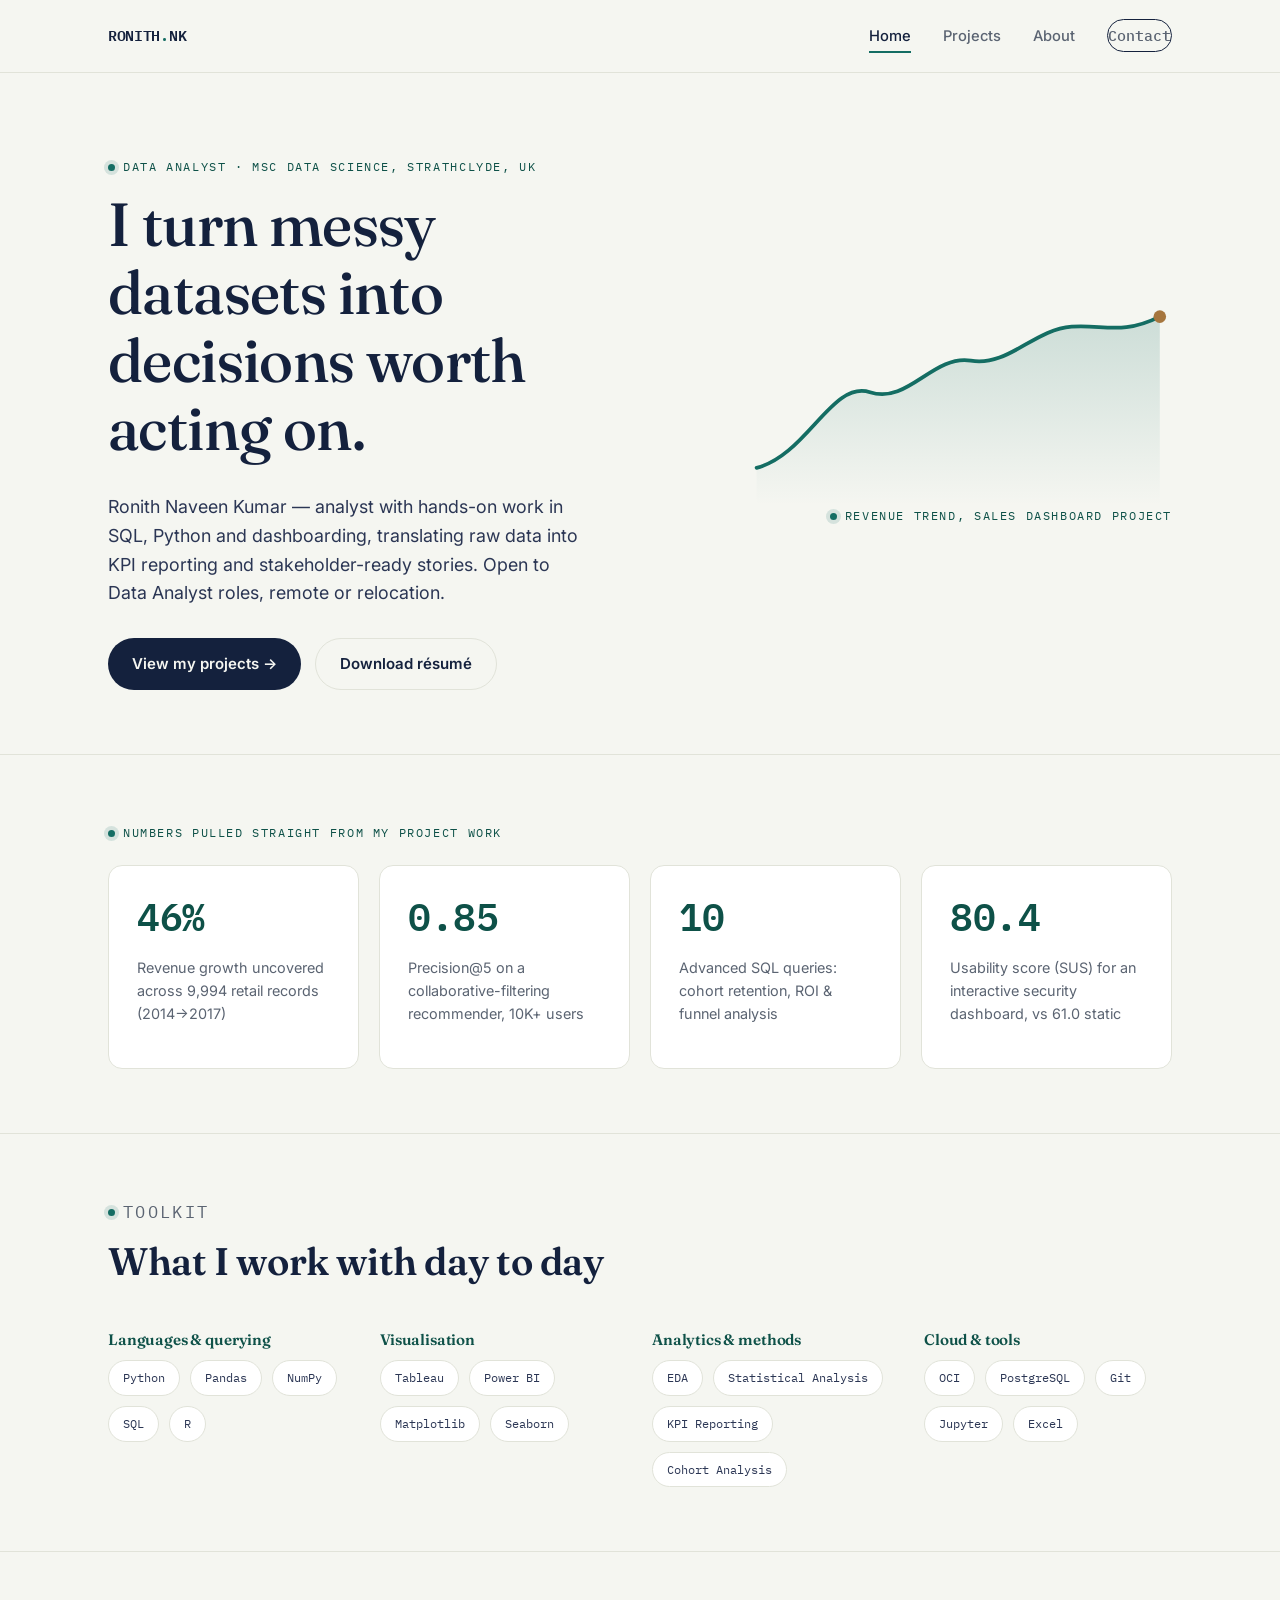
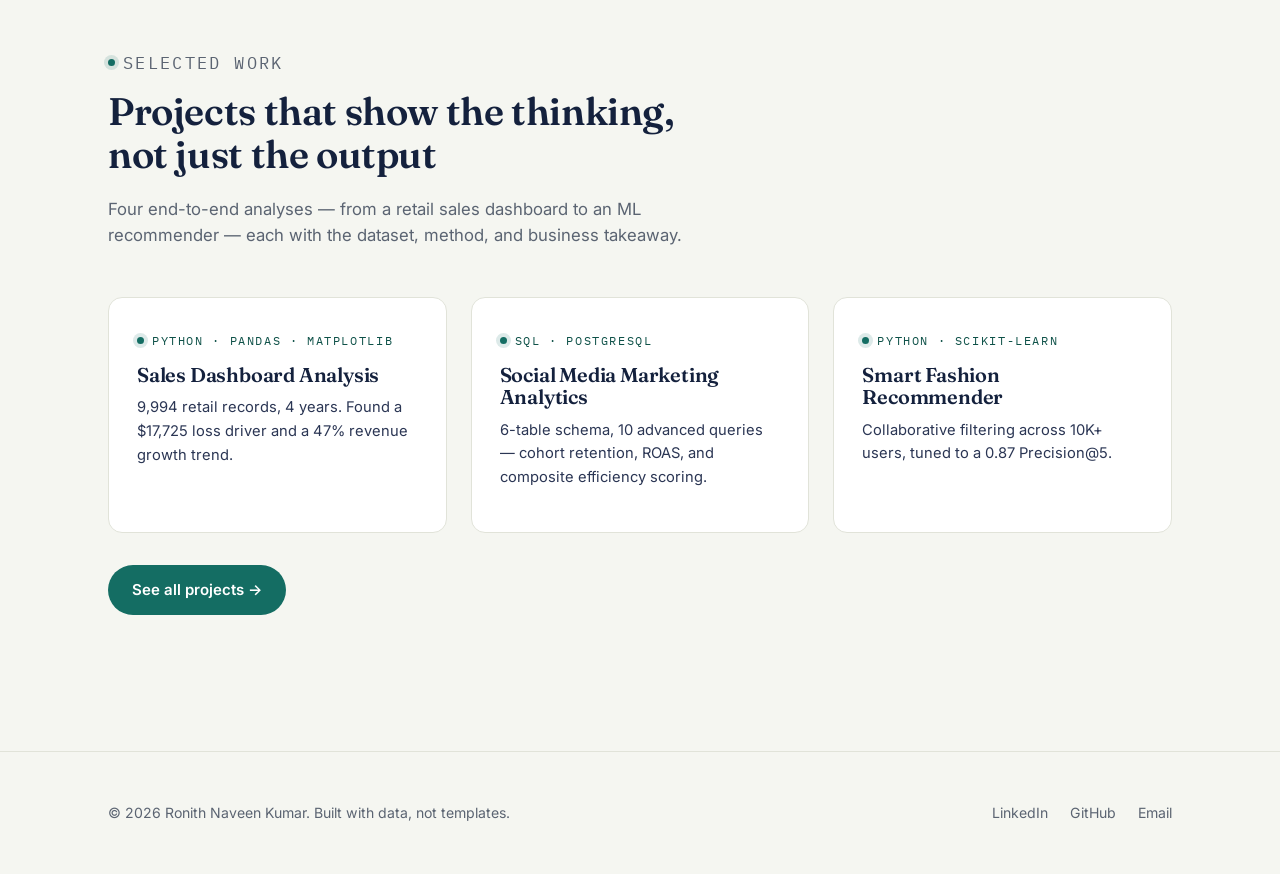
==== commit 09147b84: "Update index.html" ====
--- a/index.html
+++ b/index.html
@@ -178,7 +178,7 @@
     </div>
 
     <div class="reveal" style="margin-top: 32px;">
-      <a href="projects.html" class="btn btn-teal">See all 4 projects →</a>
+      <a href="projects.html" class="btn btn-teal">See all projects →</a>
     </div>
   </div>
 </section>
